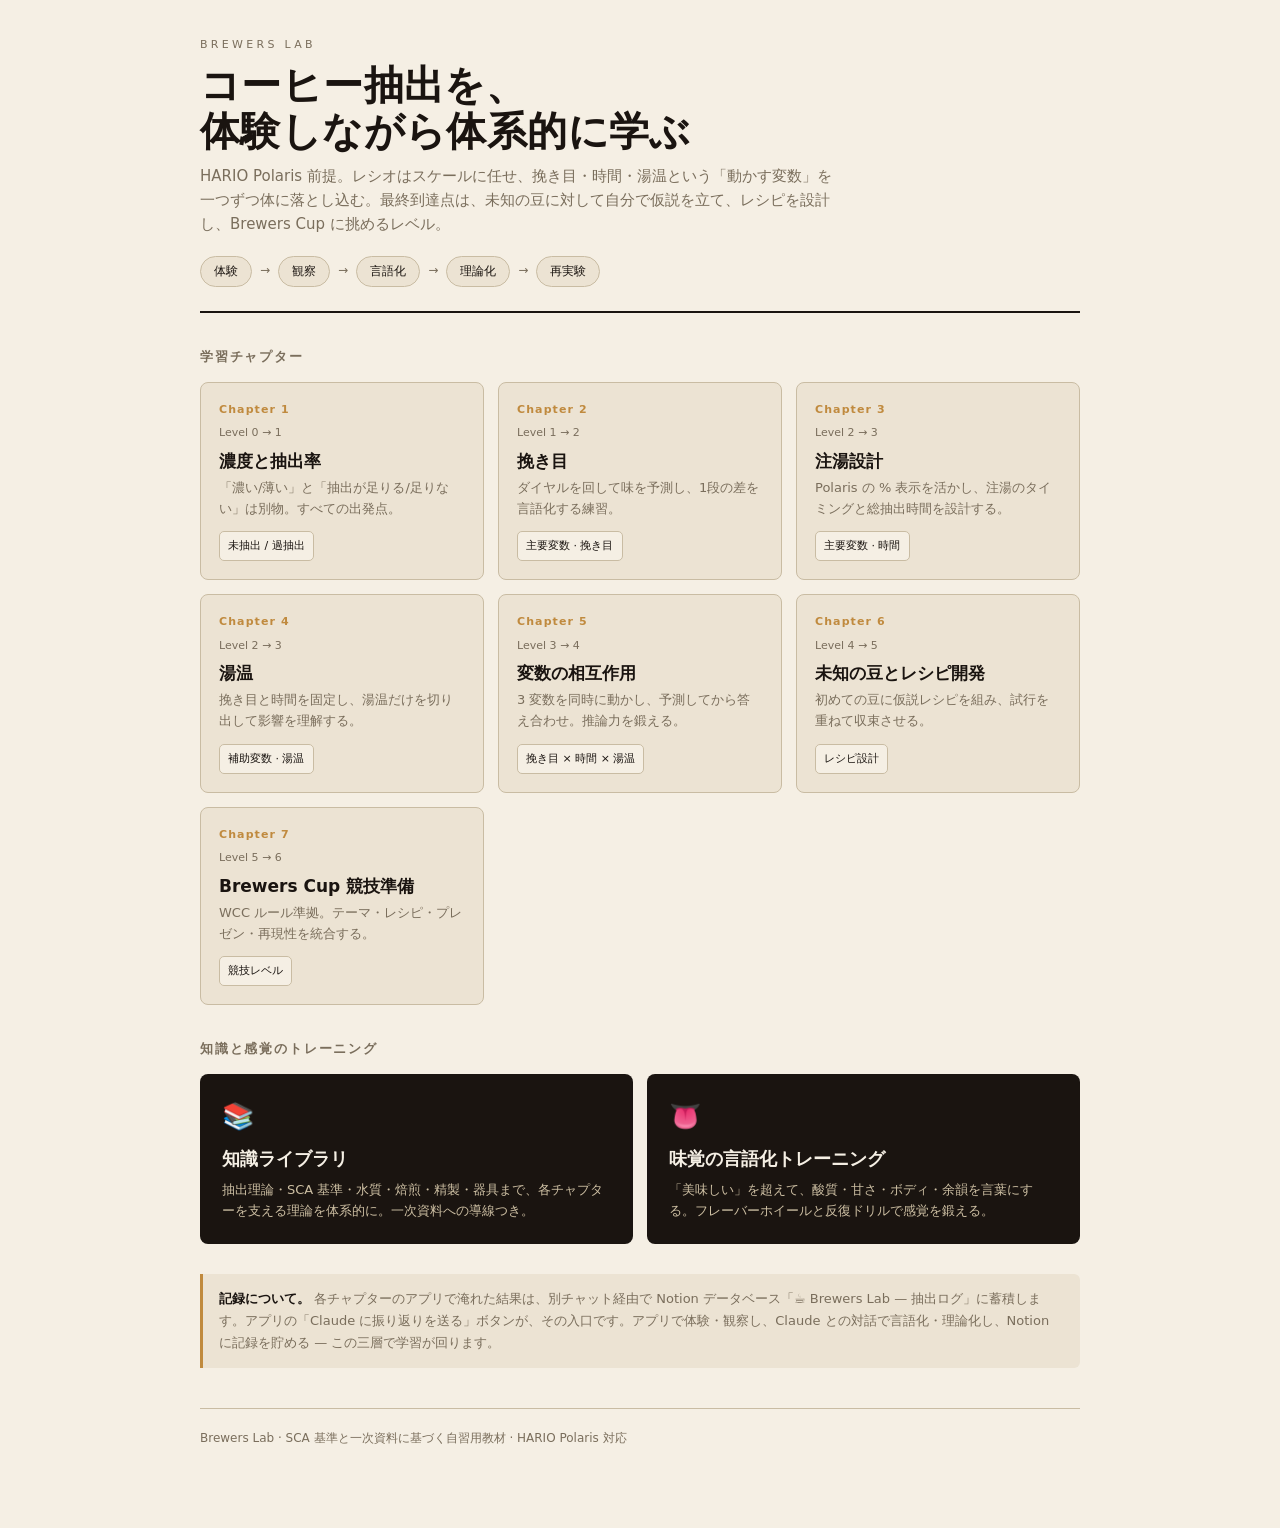
==== index.html @ e020acac "html" ====
<!DOCTYPE html>
<html lang="ja">
<head>
<meta charset="UTF-8">
<meta name="viewport" content="width=device-width, initial-scale=1.0">
<title>Brewers Lab — コーヒー抽出を体系的に学ぶ</title>
<style>
  :root{
    --ink:#1a1410; --paper:#f5efe4; --paper-2:#ece3d3; --line:#c9bca3;
    --muted:#7a6e5c; --accent:#c08a3e; --under:#5b8aa6; --over:#9a3b2e; --good:#5c8a6e;
  }
  *{box-sizing:border-box}
  body{margin:0;background:var(--paper);color:var(--ink);
    font-family:"Hiragino Kaku Gothic ProN","Yu Gothic","Segoe UI",system-ui,sans-serif;
    line-height:1.6;-webkit-font-smoothing:antialiased}
  .wrap{max-width:920px;margin:0 auto;padding:36px 20px 80px}
  .hero{border-bottom:2px solid var(--ink);padding-bottom:24px;margin-bottom:28px}
  .eyebrow{font-size:11px;letter-spacing:.3em;text-transform:uppercase;color:var(--muted);margin:0 0 8px}
  h1{font-size:clamp(28px,5vw,40px);margin:0 0 10px;letter-spacing:.01em;line-height:1.15}
  .lede{font-size:15px;color:var(--muted);max-width:640px;margin:0}
  .flow{display:flex;gap:8px;flex-wrap:wrap;margin:20px 0 0}
  .flow span{font-size:12px;background:var(--paper-2);border:1px solid var(--line);
    border-radius:20px;padding:5px 13px;color:var(--ink)}
  .flow span.arrow{border:none;background:none;color:var(--muted);padding:5px 0}
  h2{font-size:13px;letter-spacing:.14em;text-transform:uppercase;color:var(--muted);
    margin:34px 0 14px;font-weight:700}
  .grid{display:grid;grid-template-columns:repeat(auto-fill,minmax(250px,1fr));gap:14px}
  .card{background:var(--paper-2);border:1px solid var(--line);border-radius:8px;
    padding:18px;text-decoration:none;color:var(--ink);display:flex;flex-direction:column;
    transition:.15s;position:relative;overflow:hidden}
  .card:hover{border-color:var(--accent);transform:translateY(-2px)}
  .card .ch{font-size:11px;letter-spacing:.1em;color:var(--accent);font-weight:700;margin-bottom:6px}
  .card .lv{font-size:11px;color:var(--muted);margin-bottom:8px}
  .card .ti{font-size:17px;font-weight:700;margin:0 0 6px;line-height:1.3}
  .card .ds{font-size:13px;color:var(--muted);margin:0}
  .card .var{margin-top:12px;font-size:11px;color:var(--ink);background:var(--paper);
    border:1px solid var(--line);border-radius:5px;padding:5px 8px;display:inline-block;align-self:flex-start}
  .twocol{display:grid;grid-template-columns:1fr 1fr;gap:14px}
  @media(max-width:600px){.twocol{grid-template-columns:1fr}}
  .bigcard{background:var(--ink);color:var(--paper);border-radius:8px;padding:22px;
    text-decoration:none;display:flex;flex-direction:column;transition:.15s}
  .bigcard:hover{background:#2a2018}
  .bigcard .ic{font-size:26px;margin-bottom:8px}
  .bigcard .ti{font-size:18px;font-weight:700;margin:0 0 6px}
  .bigcard .ds{font-size:13px;color:#cdbfa3;margin:0}
  .note{background:var(--paper-2);border-left:3px solid var(--accent);padding:14px 16px;
    border-radius:0 6px 6px 0;font-size:13px;color:var(--muted);margin-top:30px;line-height:1.7}
  .note b{color:var(--ink)}
  footer{margin-top:40px;padding-top:20px;border-top:1px solid var(--line);
    font-size:12px;color:var(--muted)}
</style>
</head>
<body>
<div class="wrap">
  <div class="hero">
    <p class="eyebrow">Brewers Lab</p>
    <h1>コーヒー抽出を、<br>体験しながら体系的に学ぶ</h1>
    <p class="lede">HARIO Polaris 前提。レシオはスケールに任せ、挽き目・時間・湯温という「動かす変数」を一つずつ体に落とし込む。最終到達点は、未知の豆に対して自分で仮説を立て、レシピを設計し、Brewers Cup に挑めるレベル。</p>
    <div class="flow">
      <span>体験</span><span class="arrow">→</span>
      <span>観察</span><span class="arrow">→</span>
      <span>言語化</span><span class="arrow">→</span>
      <span>理論化</span><span class="arrow">→</span>
      <span>再実験</span>
    </div>
  </div>

  <h2>学習チャプター</h2>
  <div class="grid">
    <a class="card" href="ch1.html">
      <div class="ch">Chapter 1</div><div class="lv">Level 0 → 1</div>
      <p class="ti">濃度と抽出率</p>
      <p class="ds">「濃い/薄い」と「抽出が足りる/足りない」は別物。すべての出発点。</p>
      <span class="var">未抽出 / 過抽出</span>
    </a>
    <a class="card" href="ch2.html">
      <div class="ch">Chapter 2</div><div class="lv">Level 1 → 2</div>
      <p class="ti">挽き目</p>
      <p class="ds">ダイヤルを回して味を予測し、1段の差を言語化する練習。</p>
      <span class="var">主要変数 · 挽き目</span>
    </a>
    <a class="card" href="ch3.html">
      <div class="ch">Chapter 3</div><div class="lv">Level 2 → 3</div>
      <p class="ti">注湯設計</p>
      <p class="ds">Polaris の % 表示を活かし、注湯のタイミングと総抽出時間を設計する。</p>
      <span class="var">主要変数 · 時間</span>
    </a>
    <a class="card" href="ch4.html">
      <div class="ch">Chapter 4</div><div class="lv">Level 2 → 3</div>
      <p class="ti">湯温</p>
      <p class="ds">挽き目と時間を固定し、湯温だけを切り出して影響を理解する。</p>
      <span class="var">補助変数 · 湯温</span>
    </a>
    <a class="card" href="ch5.html">
      <div class="ch">Chapter 5</div><div class="lv">Level 3 → 4</div>
      <p class="ti">変数の相互作用</p>
      <p class="ds">3 変数を同時に動かし、予測してから答え合わせ。推論力を鍛える。</p>
      <span class="var">挽き目 × 時間 × 湯温</span>
    </a>
    <a class="card" href="ch6.html">
      <div class="ch">Chapter 6</div><div class="lv">Level 4 → 5</div>
      <p class="ti">未知の豆とレシピ開発</p>
      <p class="ds">初めての豆に仮説レシピを組み、試行を重ねて収束させる。</p>
      <span class="var">レシピ設計</span>
    </a>
    <a class="card" href="ch7.html">
      <div class="ch">Chapter 7</div><div class="lv">Level 5 → 6</div>
      <p class="ti">Brewers Cup 競技準備</p>
      <p class="ds">WCC ルール準拠。テーマ・レシピ・プレゼン・再現性を統合する。</p>
      <span class="var">競技レベル</span>
    </a>
  </div>

  <h2>知識と感覚のトレーニング</h2>
  <div class="twocol">
    <a class="bigcard" href="knowledge.html">
      <div class="ic">📚</div>
      <p class="ti">知識ライブラリ</p>
      <p class="ds">抽出理論・SCA 基準・水質・焙煎・精製・器具まで、各チャプターを支える理論を体系的に。一次資料への導線つき。</p>
    </a>
    <a class="bigcard" href="palate.html">
      <div class="ic">👅</div>
      <p class="ti">味覚の言語化トレーニング</p>
      <p class="ds">「美味しい」を超えて、酸質・甘さ・ボディ・余韻を言葉にする。フレーバーホイールと反復ドリルで感覚を鍛える。</p>
    </a>
  </div>

  <div class="note">
    <b>記録について。</b> 各チャプターのアプリで淹れた結果は、別チャット経由で Notion データベース「☕ Brewers Lab — 抽出ログ」に蓄積します。アプリの「Claude に振り返りを送る」ボタンが、その入口です。アプリで体験・観察し、Claude との対話で言語化・理論化し、Notion に記録を貯める — この三層で学習が回ります。
  </div>

  <footer>
    Brewers Lab · SCA 基準と一次資料に基づく自習用教材 · HARIO Polaris 対応
  </footer>
</div>
</body>
</html>
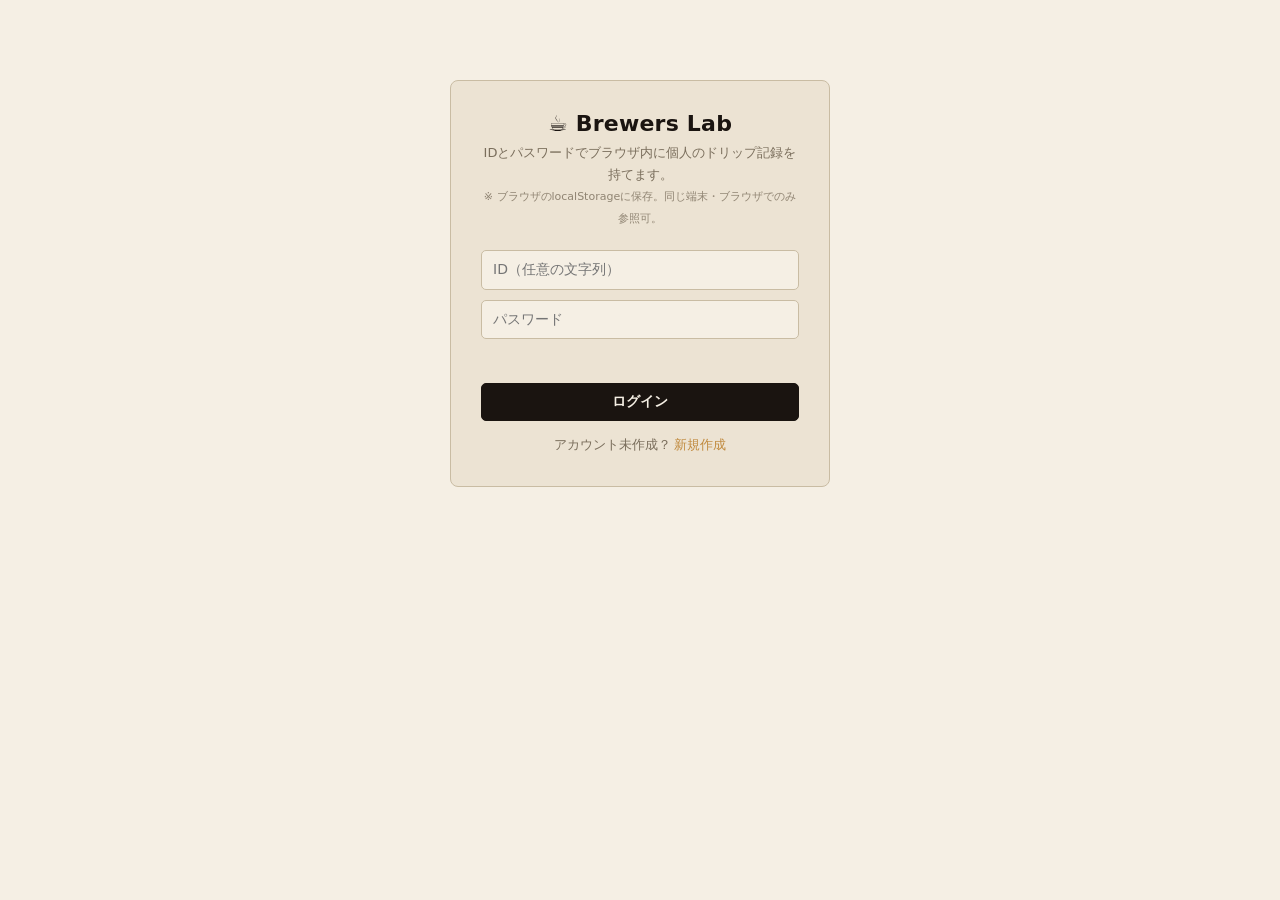
==== commit 0263acee: "update" ====
--- a/index.html
+++ b/index.html
@@ -3,135 +3,76 @@
 <head>
 <meta charset="UTF-8">
 <meta name="viewport" content="width=device-width, initial-scale=1.0">
-<title>Brewers Lab — コーヒー抽出を体系的に学ぶ</title>
-<style>
-  :root{
-    --ink:#1a1410; --paper:#f5efe4; --paper-2:#ece3d3; --line:#c9bca3;
-    --muted:#7a6e5c; --accent:#c08a3e; --under:#5b8aa6; --over:#9a3b2e; --good:#5c8a6e;
-  }
-  *{box-sizing:border-box}
-  body{margin:0;background:var(--paper);color:var(--ink);
-    font-family:"Hiragino Kaku Gothic ProN","Yu Gothic","Segoe UI",system-ui,sans-serif;
-    line-height:1.6;-webkit-font-smoothing:antialiased}
-  .wrap{max-width:920px;margin:0 auto;padding:36px 20px 80px}
-  .hero{border-bottom:2px solid var(--ink);padding-bottom:24px;margin-bottom:28px}
-  .eyebrow{font-size:11px;letter-spacing:.3em;text-transform:uppercase;color:var(--muted);margin:0 0 8px}
-  h1{font-size:clamp(28px,5vw,40px);margin:0 0 10px;letter-spacing:.01em;line-height:1.15}
-  .lede{font-size:15px;color:var(--muted);max-width:640px;margin:0}
-  .flow{display:flex;gap:8px;flex-wrap:wrap;margin:20px 0 0}
-  .flow span{font-size:12px;background:var(--paper-2);border:1px solid var(--line);
-    border-radius:20px;padding:5px 13px;color:var(--ink)}
-  .flow span.arrow{border:none;background:none;color:var(--muted);padding:5px 0}
-  h2{font-size:13px;letter-spacing:.14em;text-transform:uppercase;color:var(--muted);
-    margin:34px 0 14px;font-weight:700}
-  .grid{display:grid;grid-template-columns:repeat(auto-fill,minmax(250px,1fr));gap:14px}
-  .card{background:var(--paper-2);border:1px solid var(--line);border-radius:8px;
-    padding:18px;text-decoration:none;color:var(--ink);display:flex;flex-direction:column;
-    transition:.15s;position:relative;overflow:hidden}
-  .card:hover{border-color:var(--accent);transform:translateY(-2px)}
-  .card .ch{font-size:11px;letter-spacing:.1em;color:var(--accent);font-weight:700;margin-bottom:6px}
-  .card .lv{font-size:11px;color:var(--muted);margin-bottom:8px}
-  .card .ti{font-size:17px;font-weight:700;margin:0 0 6px;line-height:1.3}
-  .card .ds{font-size:13px;color:var(--muted);margin:0}
-  .card .var{margin-top:12px;font-size:11px;color:var(--ink);background:var(--paper);
-    border:1px solid var(--line);border-radius:5px;padding:5px 8px;display:inline-block;align-self:flex-start}
-  .twocol{display:grid;grid-template-columns:1fr 1fr;gap:14px}
-  @media(max-width:600px){.twocol{grid-template-columns:1fr}}
-  .bigcard{background:var(--ink);color:var(--paper);border-radius:8px;padding:22px;
-    text-decoration:none;display:flex;flex-direction:column;transition:.15s}
-  .bigcard:hover{background:#2a2018}
-  .bigcard .ic{font-size:26px;margin-bottom:8px}
-  .bigcard .ti{font-size:18px;font-weight:700;margin:0 0 6px}
-  .bigcard .ds{font-size:13px;color:#cdbfa3;margin:0}
-  .note{background:var(--paper-2);border-left:3px solid var(--accent);padding:14px 16px;
-    border-radius:0 6px 6px 0;font-size:13px;color:var(--muted);margin-top:30px;line-height:1.7}
-  .note b{color:var(--ink)}
-  footer{margin-top:40px;padding-top:20px;border-top:1px solid var(--line);
-    font-size:12px;color:var(--muted)}
-</style>
+<title>Brewers Lab — ホーム</title>
+<link rel="stylesheet" href="style.css">
 </head>
 <body>
+<script src="app.js"></script>
+<script>
+if(!BrewersLab.Auth.require()) {}
+else BrewersLab.renderNav('home');
+</script>
+
 <div class="wrap">
-  <div class="hero">
+  <header class="page">
     <p class="eyebrow">Brewers Lab</p>
-    <h1>コーヒー抽出を、<br>体験しながら体系的に学ぶ</h1>
-    <p class="lede">HARIO Polaris 前提。レシオはスケールに任せ、挽き目・時間・湯温という「動かす変数」を一つずつ体に落とし込む。最終到達点は、未知の豆に対して自分で仮説を立て、レシピを設計し、Brewers Cup に挑めるレベル。</p>
-    <div class="flow">
-      <span>体験</span><span class="arrow">→</span>
-      <span>観察</span><span class="arrow">→</span>
-      <span>言語化</span><span class="arrow">→</span>
-      <span>理論化</span><span class="arrow">→</span>
-      <span>再実験</span>
-    </div>
-  </div>
+    <h1>ドリップを、もう一段深く。</h1>
+    <p class="lede">中級者向けの体系的な学習サイト。HARIO Polaris などのレシオ機能付きスケールを前提に、挽き目・湯温・注ぎ方・豆・水・器具を一元管理して、再現性とレシピ開発力を上げる。記録は端末内のあなた専用DBに溜まり、Claudeに渡せばコーチング付きで進化する。</p>
+  </header>
 
-  <h2>学習チャプター</h2>
-  <div class="grid">
+  <h2>5つの学習チャプター</h2>
+  <div class="cards">
     <a class="card" href="ch1.html">
-      <div class="ch">Chapter 1</div><div class="lv">Level 0 → 1</div>
-      <p class="ti">濃度と抽出率</p>
-      <p class="ds">「濃い/薄い」と「抽出が足りる/足りない」は別物。すべての出発点。</p>
-      <span class="var">未抽出 / 過抽出</span>
+      <div class="ch">Chapter 1</div>
+      <p class="ti">ドリップ基礎の総まとめ</p>
+      <p class="ds">手順・常識・道具の使いこなし。「なんとなく淹れている」を「狙って淹れている」へ。</p>
+      <span class="var">基礎の再点検</span>
     </a>
     <a class="card" href="ch2.html">
-      <div class="ch">Chapter 2</div><div class="lv">Level 1 → 2</div>
-      <p class="ti">挽き目</p>
-      <p class="ds">ダイヤルを回して味を予測し、1段の差を言語化する練習。</p>
-      <span class="var">主要変数 · 挽き目</span>
+      <div class="ch">Chapter 2</div>
+      <p class="ti">味の言語化トレーニング</p>
+      <p class="ds">「美味しい」で止まらない。5軸＋語彙＋識別ドリルで、味から抽出を逆算できる脳に。</p>
+      <span class="var">官能の再現性</span>
     </a>
     <a class="card" href="ch3.html">
-      <div class="ch">Chapter 3</div><div class="lv">Level 2 → 3</div>
-      <p class="ti">注湯設計</p>
-      <p class="ds">Polaris の % 表示を活かし、注湯のタイミングと総抽出時間を設計する。</p>
-      <span class="var">主要変数 · 時間</span>
+      <div class="ch">Chapter 3</div>
+      <p class="ti">レシピ開発ラボ</p>
+      <p class="ds">挽き目・湯温・レシオ・注湯・器具を一画面で操作・記録。最良の一杯を保存しJPEGカード化。</p>
+      <span class="var">変数管理の本丸</span>
     </a>
     <a class="card" href="ch4.html">
-      <div class="ch">Chapter 4</div><div class="lv">Level 2 → 3</div>
-      <p class="ti">湯温</p>
-      <p class="ds">挽き目と時間を固定し、湯温だけを切り出して影響を理解する。</p>
-      <span class="var">補助変数 · 湯温</span>
+      <div class="ch">Chapter 4</div>
+      <p class="ti">豆を知る</p>
+      <p class="ds">産地・品種・精製・焙煎度。豆を見て「どう淹れるか」を予測できるようになる。</p>
+      <span class="var">原料の理解</span>
     </a>
     <a class="card" href="ch5.html">
-      <div class="ch">Chapter 5</div><div class="lv">Level 3 → 4</div>
-      <p class="ti">変数の相互作用</p>
-      <p class="ds">3 変数を同時に動かし、予測してから答え合わせ。推論力を鍛える。</p>
-      <span class="var">挽き目 × 時間 × 湯温</span>
-    </a>
-    <a class="card" href="ch6.html">
-      <div class="ch">Chapter 6</div><div class="lv">Level 4 → 5</div>
-      <p class="ti">未知の豆とレシピ開発</p>
-      <p class="ds">初めての豆に仮説レシピを組み、試行を重ねて収束させる。</p>
-      <span class="var">レシピ設計</span>
-    </a>
-    <a class="card" href="ch7.html">
-      <div class="ch">Chapter 7</div><div class="lv">Level 5 → 6</div>
-      <p class="ti">Brewers Cup 競技準備</p>
-      <p class="ds">WCC ルール準拠。テーマ・レシピ・プレゼン・再現性を統合する。</p>
-      <span class="var">競技レベル</span>
+      <div class="ch">Chapter 5</div>
+      <p class="ti">SCA・抽出理論</p>
+      <p class="ds">ゴールデンカップ、TDS、EY、水質基準。世界共通の物差しを実践と結びつける。</p>
+      <span class="var">業界標準・上級</span>
     </a>
   </div>
 
-  <h2>知識と感覚のトレーニング</h2>
-  <div class="twocol">
-    <a class="bigcard" href="knowledge.html">
-      <div class="ic">📚</div>
-      <p class="ti">知識ライブラリ</p>
-      <p class="ds">抽出理論・SCA 基準・水質・焙煎・精製・器具まで、各チャプターを支える理論を体系的に。一次資料への導線つき。</p>
+  <h2>あなたのデータ</h2>
+  <div class="row2">
+    <a class="card" href="log.html">
+      <div class="ch">記録</div>
+      <p class="ti">ドリップログ</p>
+      <p class="ds">今までの抽出記録を時系列で見る。Claudeに渡すプロンプトをここから生成。</p>
     </a>
-    <a class="bigcard" href="palate.html">
-      <div class="ic">👅</div>
-      <p class="ti">味覚の言語化トレーニング</p>
-      <p class="ds">「美味しい」を超えて、酸質・甘さ・ボディ・余韻を言葉にする。フレーバーホイールと反復ドリルで感覚を鍛える。</p>
+    <a class="card" href="recipes.html">
+      <div class="ch">保存</div>
+      <p class="ti">マイレシピ</p>
+      <p class="ds">お気に入りの一杯を保存。JPEGカードにして共有できる。</p>
     </a>
   </div>
 
-  <div class="note">
-    <b>記録について。</b> 各チャプターのアプリで淹れた結果は、別チャット経由で Notion データベース「☕ Brewers Lab — 抽出ログ」に蓄積します。アプリの「Claude に振り返りを送る」ボタンが、その入口です。アプリで体験・観察し、Claude との対話で言語化・理論化し、Notion に記録を貯める — この三層で学習が回ります。
+  <div class="note" style="margin-top:24px">
+    <b>学習の流れ。</b> 各章で「Claudeを○○の専門家にするプロンプト」を用意しています。コピーしてClaudeに貼り、その章で淹れた記録を投げれば、専門家として対話できます。記録はこのサイト内にあなた専用DBとして残り、Claudeとの会話の入力にも、レシピカードの素材にもなります。
   </div>
 
-  <footer>
-    Brewers Lab · SCA 基準と一次資料に基づく自習用教材 · HARIO Polaris 対応
-  </footer>
+  <footer class="site">Brewers Lab · v1 · データはこの端末のlocalStorageに保存されます</footer>
 </div>
 </body>
 </html>
--- a/style.css
+++ b/style.css
@@ -0,0 +1,187 @@
+/* Brewers Lab — Shared Stylesheet */
+:root{
+  --ink:#1a1410;
+  --ink-2:#3a2e23;
+  --paper:#f5efe4;
+  --paper-2:#ece3d3;
+  --paper-3:#e2d6c0;
+  --line:#c9bca3;
+  --line-strong:#a89878;
+  --muted:#7a6e5c;
+  --muted-2:#5c5040;
+  --accent:#c08a3e;
+  --accent-deep:#9a6a28;
+  --under:#5b8aa6;
+  --over:#9a3b2e;
+  --good:#5c8a6e;
+  --warn:#c1452a;
+  --acid:#7a8a2e;
+  --sweet:#c08a3e;
+  --bitter:#8a4a6a;
+  --body-c:#5c6b41;
+  --after:#5b8aa6;
+  --shadow:0 1px 0 rgba(0,0,0,.04), 0 8px 24px -16px rgba(40,28,12,.35);
+  --radius:8px;
+  --radius-s:5px;
+}
+*{box-sizing:border-box}
+html,body{margin:0;padding:0}
+body{
+  background:var(--paper);
+  color:var(--ink);
+  font-family:"Hiragino Kaku Gothic ProN","Yu Gothic","Segoe UI",system-ui,-apple-system,sans-serif;
+  line-height:1.65;
+  -webkit-font-smoothing:antialiased;
+  font-size:15px;
+}
+
+/* ==== nav ==== */
+.sitenav{background:var(--ink);border-bottom:1px solid var(--ink-2);padding:0;position:sticky;top:0;z-index:50}
+.sitenav .inner{max-width:1100px;margin:0 auto;padding:9px 16px;display:flex;align-items:center;gap:4px;flex-wrap:wrap}
+.sitenav a{color:#bdae97;text-decoration:none;font-size:12.5px;padding:5px 10px;border-radius:6px;transition:.15s}
+.sitenav a:hover{color:var(--paper)}
+.sitenav a.brand{color:var(--paper);font-weight:700;font-size:14px;letter-spacing:.04em;margin-right:10px}
+.sitenav a.active{background:var(--accent);color:#fff;font-weight:700}
+.sitenav .sep{flex:1}
+.sitenav .user{color:#bdae97;font-size:12px;padding:5px 10px;display:flex;align-items:center;gap:8px}
+.sitenav .user button{background:transparent;border:1px solid #4a3d2e;color:#bdae97;font-size:11px;padding:3px 9px;border-radius:5px;cursor:pointer;font-family:inherit}
+.sitenav .user button:hover{border-color:var(--accent);color:var(--accent)}
+
+/* ==== layout ==== */
+.wrap{max-width:880px;margin:0 auto;padding:30px 20px 80px}
+.wrap.narrow{max-width:760px}
+.wrap.wide{max-width:1080px}
+header.page{border-bottom:2px solid var(--ink);padding-bottom:20px;margin-bottom:26px}
+.eyebrow{font-size:11px;letter-spacing:.3em;text-transform:uppercase;color:var(--muted);margin:0 0 8px}
+h1{font-size:clamp(26px,5vw,36px);margin:0 0 8px;letter-spacing:.01em;line-height:1.15;font-weight:700}
+.lede{font-size:14.5px;color:var(--muted);margin:0;max-width:640px;line-height:1.7}
+h2{font-size:20px;margin:32px 0 8px;padding-bottom:7px;border-bottom:1px solid var(--line);font-weight:700}
+h3{font-size:16px;margin:22px 0 6px;font-weight:700}
+p{margin:0 0 12px}
+a{color:var(--accent)}
+a:hover{color:var(--accent-deep)}
+
+/* ==== panels ==== */
+.panel{background:var(--paper-2);border:1px solid var(--line);border-radius:var(--radius);padding:18px 20px;margin-bottom:16px}
+.panel h3{margin-top:0}
+.panel.key{border-left:3px solid var(--accent);border-radius:0 var(--radius) var(--radius) 0}
+.panel.dark{background:var(--ink);color:var(--paper);border-color:var(--ink-2)}
+.panel.dark h3{color:var(--paper)}
+.panel.dark .muted{color:#bdae97}
+.lab{font-size:11px;letter-spacing:.14em;text-transform:uppercase;color:var(--muted);font-weight:700;margin:0 0 8px}
+.muted{color:var(--muted)}
+.small{font-size:12.5px}
+.tiny{font-size:11px}
+
+/* ==== forms ==== */
+label.fld{display:block;font-size:12px;color:var(--muted);margin:14px 0 5px;font-weight:600;letter-spacing:.02em}
+input[type=text],input[type=number],input[type=password],input[type=email],input[type=date],textarea,select{
+  width:100%;background:var(--paper);border:1px solid var(--line);border-radius:var(--radius-s);
+  color:var(--ink);padding:9px 11px;font-size:14px;font-family:inherit;line-height:1.4;
+}
+textarea{resize:vertical;min-height:64px}
+select{cursor:pointer;background-image:linear-gradient(45deg,transparent 50%,var(--muted) 50%),linear-gradient(135deg,var(--muted) 50%,transparent 50%);
+  background-position:calc(100% - 16px) 50%,calc(100% - 11px) 50%;background-size:5px 5px;background-repeat:no-repeat;
+  -webkit-appearance:none;appearance:none;padding-right:32px;}
+input:focus,select:focus,textarea:focus{outline:2px solid var(--accent);outline-offset:1px;border-color:var(--accent)}
+
+.row{display:flex;gap:12px;flex-wrap:wrap}
+.row>div{flex:1;min-width:140px}
+.row2{display:grid;grid-template-columns:1fr 1fr;gap:12px}
+.row3{display:grid;grid-template-columns:repeat(3,1fr);gap:12px}
+.row4{display:grid;grid-template-columns:repeat(4,1fr);gap:10px}
+@media(max-width:600px){.row2,.row3,.row4{grid-template-columns:1fr}}
+
+/* ==== buttons ==== */
+button,.btn{font-family:inherit;cursor:pointer;border:1px solid var(--ink);background:var(--paper);
+  color:var(--ink);padding:9px 16px;border-radius:var(--radius-s);font-size:13.5px;font-weight:600;
+  transition:.12s;text-decoration:none;display:inline-block}
+button:hover,.btn:hover{background:var(--paper-3)}
+button.primary,.btn.primary{background:var(--ink);color:var(--paper);border-color:var(--ink)}
+button.primary:hover,.btn.primary:hover{background:var(--accent);border-color:var(--accent);color:#fff}
+button.accent,.btn.accent{background:var(--accent);color:#fff;border-color:var(--accent)}
+button.accent:hover,.btn.accent:hover{background:var(--accent-deep);border-color:var(--accent-deep)}
+button.ghost,.btn.ghost{background:transparent}
+button.danger,.btn.danger{border-color:var(--over);color:var(--over)}
+button.danger:hover,.btn.danger:hover{background:var(--over);color:#fff}
+button:disabled{opacity:.5;cursor:not-allowed}
+button:focus-visible{outline:3px solid var(--accent);outline-offset:2px}
+.btnrow{display:flex;gap:8px;flex-wrap:wrap;margin-top:14px}
+
+/* ==== choice chips (segmented) ==== */
+.chips{display:flex;flex-wrap:wrap;gap:6px;margin-top:4px}
+.chip{font-family:inherit;cursor:pointer;border:1px solid var(--line);background:var(--paper);
+  color:var(--ink);padding:7px 13px;border-radius:18px;font-size:13px;transition:.12s}
+.chip:hover{border-color:var(--accent)}
+.chip.on{background:var(--ink);color:var(--paper);border-color:var(--ink);font-weight:600}
+.chip.small{padding:5px 10px;font-size:12px}
+
+/* ==== tables ==== */
+table{width:100%;border-collapse:collapse;font-size:13.5px;margin:10px 0}
+th,td{text-align:left;padding:8px 10px;border-bottom:1px solid var(--line);vertical-align:top}
+th{color:var(--muted);font-weight:700;font-size:12px;letter-spacing:.04em}
+.num{font-variant-numeric:tabular-nums;white-space:nowrap}
+
+/* ==== misc ==== */
+.pill{display:inline-block;font-size:11px;padding:2px 9px;border-radius:12px;border:1px solid var(--line);background:var(--paper);margin-right:4px;letter-spacing:.02em}
+.pill.u{color:var(--under);border-color:var(--under)}
+.pill.o{color:var(--over);border-color:var(--over)}
+.pill.g{color:var(--good);border-color:var(--good)}
+.pill.solid{background:var(--ink);color:var(--paper);border-color:var(--ink)}
+.tag{display:inline-block;font-size:11px;padding:2px 8px;border-radius:10px;background:var(--paper-3);color:var(--ink-2)}
+
+.note{background:var(--paper-2);border-left:3px solid var(--accent);padding:12px 16px;
+  border-radius:0 var(--radius-s) var(--radius-s) 0;font-size:13px;color:var(--muted);margin:14px 0;line-height:1.7}
+.note b{color:var(--ink)}
+.caveat{font-size:12.5px;color:var(--muted);font-style:italic;border-left:2px solid var(--line);padding-left:12px;margin:12px 0}
+
+/* ==== chapter cards ==== */
+.cards{display:grid;grid-template-columns:repeat(auto-fill,minmax(240px,1fr));gap:14px}
+.card{background:var(--paper-2);border:1px solid var(--line);border-radius:var(--radius);
+  padding:18px;text-decoration:none;color:var(--ink);display:flex;flex-direction:column;
+  transition:.15s}
+.card:hover{border-color:var(--accent);transform:translateY(-2px);box-shadow:var(--shadow);color:var(--ink)}
+.card .ch{font-size:11px;letter-spacing:.1em;color:var(--accent);font-weight:700;margin-bottom:6px}
+.card .ti{font-size:16px;font-weight:700;margin:0 0 6px;line-height:1.3}
+.card .ds{font-size:13px;color:var(--muted);margin:0;line-height:1.6}
+.card .var{margin-top:12px;font-size:11px;background:var(--paper);border:1px solid var(--line);
+  border-radius:5px;padding:4px 8px;display:inline-block;align-self:flex-start}
+
+/* ==== prompt block ==== */
+.promptbox{background:var(--ink);color:#e8dec9;border-radius:var(--radius);padding:16px;margin:14px 0;position:relative;font-family:"SF Mono","Menlo","Consolas",monospace;font-size:12.5px;line-height:1.6;white-space:pre-wrap;word-break:break-word;max-height:340px;overflow-y:auto}
+.promptbox .copy{position:absolute;top:10px;right:10px;background:var(--accent);color:#fff;border:none;font-size:11px;padding:5px 11px;border-radius:5px;cursor:pointer;font-family:inherit;font-weight:600}
+.promptbox .copy:hover{background:var(--accent-deep)}
+
+/* ==== auth gate ==== */
+.gate{max-width:380px;margin:80px auto;padding:30px;background:var(--paper-2);border:1px solid var(--line);border-radius:var(--radius);text-align:center}
+.gate h1{font-size:22px;margin:0 0 6px}
+.gate p{color:var(--muted);font-size:13px;margin:0 0 22px}
+.gate input{margin-bottom:10px;text-align:left}
+.gate .switch{margin-top:14px;font-size:12.5px;color:var(--muted)}
+.gate .switch a{cursor:pointer;color:var(--accent);text-decoration:none}
+
+/* ==== sliders / axes ==== */
+input[type=range]{width:100%;height:24px;cursor:pointer;accent-color:var(--accent)}
+.axis{margin:14px 0}
+.axis .top{display:flex;justify-content:space-between;align-items:baseline;font-size:13px;margin-bottom:4px}
+.axis .top b{font-size:15px;font-variant-numeric:tabular-nums}
+.axis .ends{display:flex;justify-content:space-between;font-size:11px;color:var(--muted);margin-top:2px}
+
+/* ==== tabs ==== */
+.tabs{display:flex;gap:6px;flex-wrap:wrap;margin:18px 0 16px;border-bottom:1px solid var(--line);padding-bottom:0}
+.tabs button{background:transparent;border:none;border-bottom:2px solid transparent;color:var(--muted);
+  padding:9px 14px;font-size:13.5px;cursor:pointer;border-radius:0;font-weight:600;font-family:inherit}
+.tabs button.on{color:var(--ink);border-bottom-color:var(--accent)}
+.tabs button:hover{color:var(--ink)}
+.view{display:none}.view.on{display:block}
+
+/* ==== recipe card preview ==== */
+#recipe-card-canvas{max-width:100%;height:auto;border-radius:var(--radius);box-shadow:var(--shadow);background:var(--paper-2)}
+
+/* ==== footer ==== */
+footer.site{margin-top:50px;padding:24px 0 0;border-top:1px solid var(--line);font-size:12px;color:var(--muted);text-align:center}
+
+/* ==== scrollbars (subtle) ==== */
+.promptbox::-webkit-scrollbar{width:8px}
+.promptbox::-webkit-scrollbar-thumb{background:#4a3d2e;border-radius:4px}
+.promptbox::-webkit-scrollbar-track{background:transparent}
